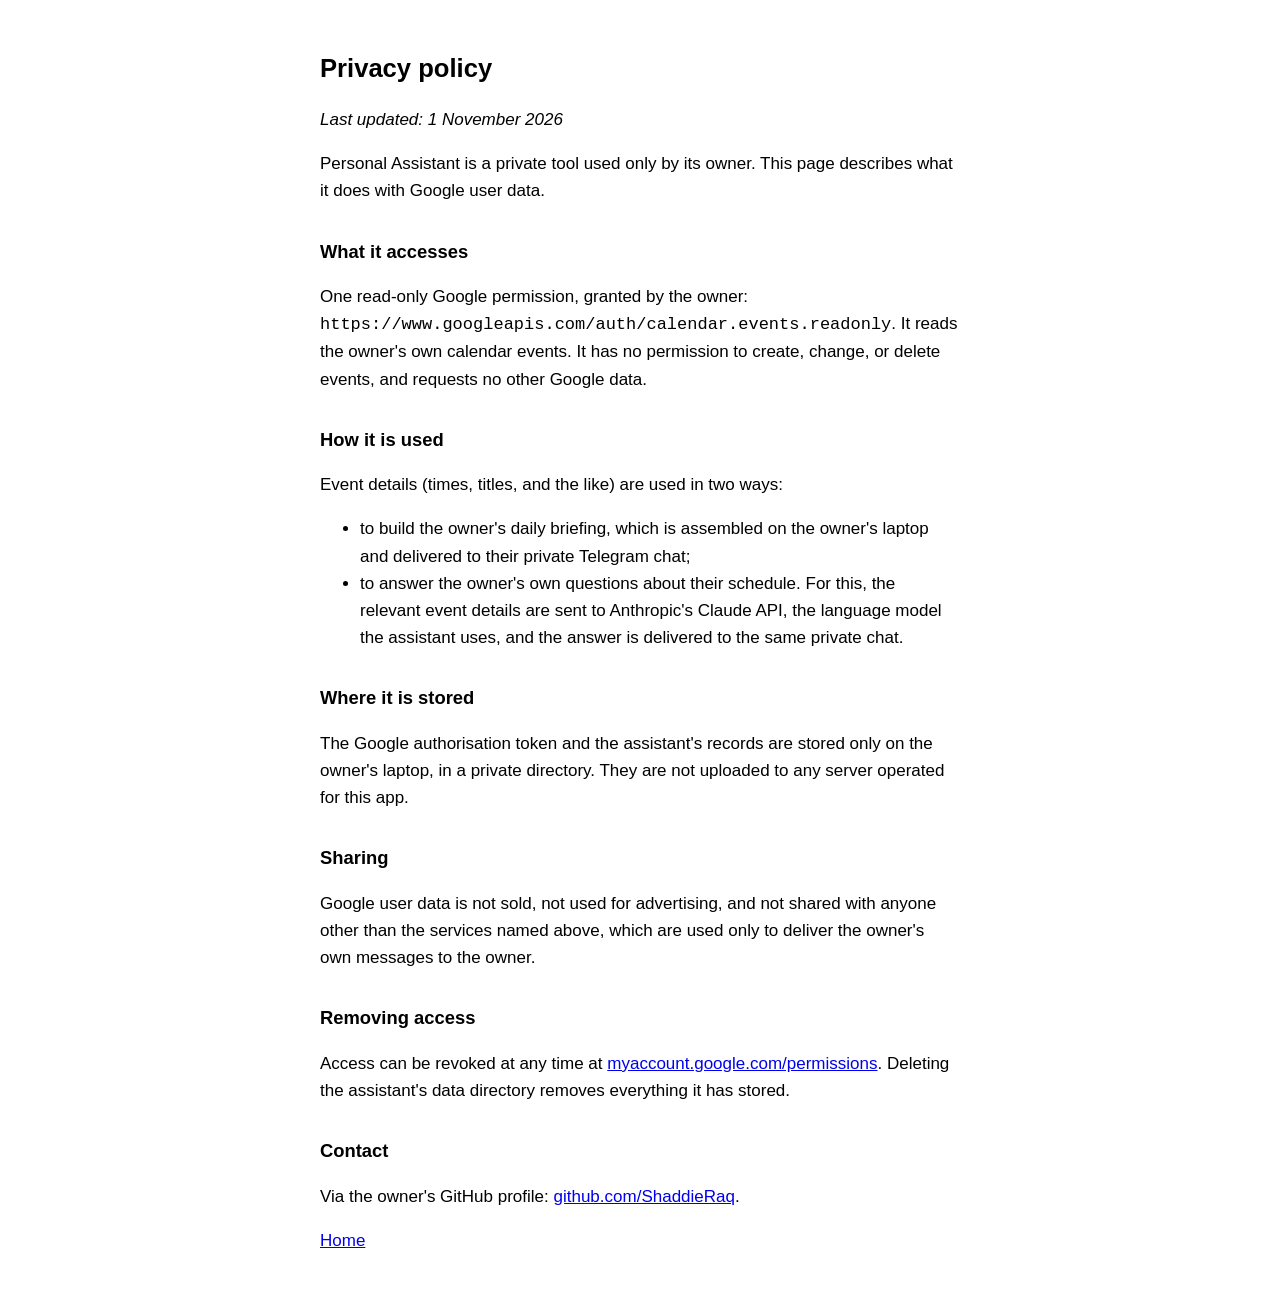
==== privacy.html @ 8cbc662d "Home page and privacy policy for the personal assistant's Google OAuth app" ====
<!doctype html>
<html lang="en">
<head>
<meta charset="utf-8">
<meta name="viewport" content="width=device-width, initial-scale=1">
<title>Privacy Policy</title>
<link rel="stylesheet" href="style.css">
</head>
<body>
<h1>Privacy policy</h1>
<p><em>Last updated: 1 November 2026</em></p>

<p>Personal Assistant is a private tool used only by its owner. This page describes what it
does with Google user data.</p>

<h2>What it accesses</h2>
<p>One read-only Google permission, granted by the owner:
<code>https://www.googleapis.com/auth/calendar.events.readonly</code>. It reads the owner's own
calendar events. It has no permission to create, change, or delete events, and requests no other
Google data.</p>

<h2>How it is used</h2>
<p>Event details (times, titles, and the like) are used in two ways:</p>
<ul>
<li>to build the owner's daily briefing, which is assembled on the owner's laptop and delivered to
their private Telegram chat;</li>
<li>to answer the owner's own questions about their schedule. For this, the relevant event details
are sent to Anthropic's Claude API, the language model the assistant uses, and the answer is
delivered to the same private chat.</li>
</ul>

<h2>Where it is stored</h2>
<p>The Google authorisation token and the assistant's records are stored only on the owner's
laptop, in a private directory. They are not uploaded to any server operated for this app.</p>

<h2>Sharing</h2>
<p>Google user data is not sold, not used for advertising, and not shared with anyone other than
the services named above, which are used only to deliver the owner's own messages to the owner.</p>

<h2>Removing access</h2>
<p>Access can be revoked at any time at
<a href="https://myaccount.google.com/permissions">myaccount.google.com/permissions</a>.
Deleting the assistant's data directory removes everything it has stored.</p>

<h2>Contact</h2>
<p>Via the owner's GitHub profile:
<a href="https://github.com/ShaddieRaq">github.com/ShaddieRaq</a>.</p>

<p><a href="index.html">Home</a></p>
</body>
</html>
---- style.css ----
:root { color-scheme: light dark; }
body { font: 17px/1.6 -apple-system, BlinkMacSystemFont, "Segoe UI", sans-serif;
       max-width: 40rem; margin: 3rem auto; padding: 0 1rem; }
h1 { font-size: 1.6rem; } h2 { font-size: 1.15rem; margin-top: 2rem; }
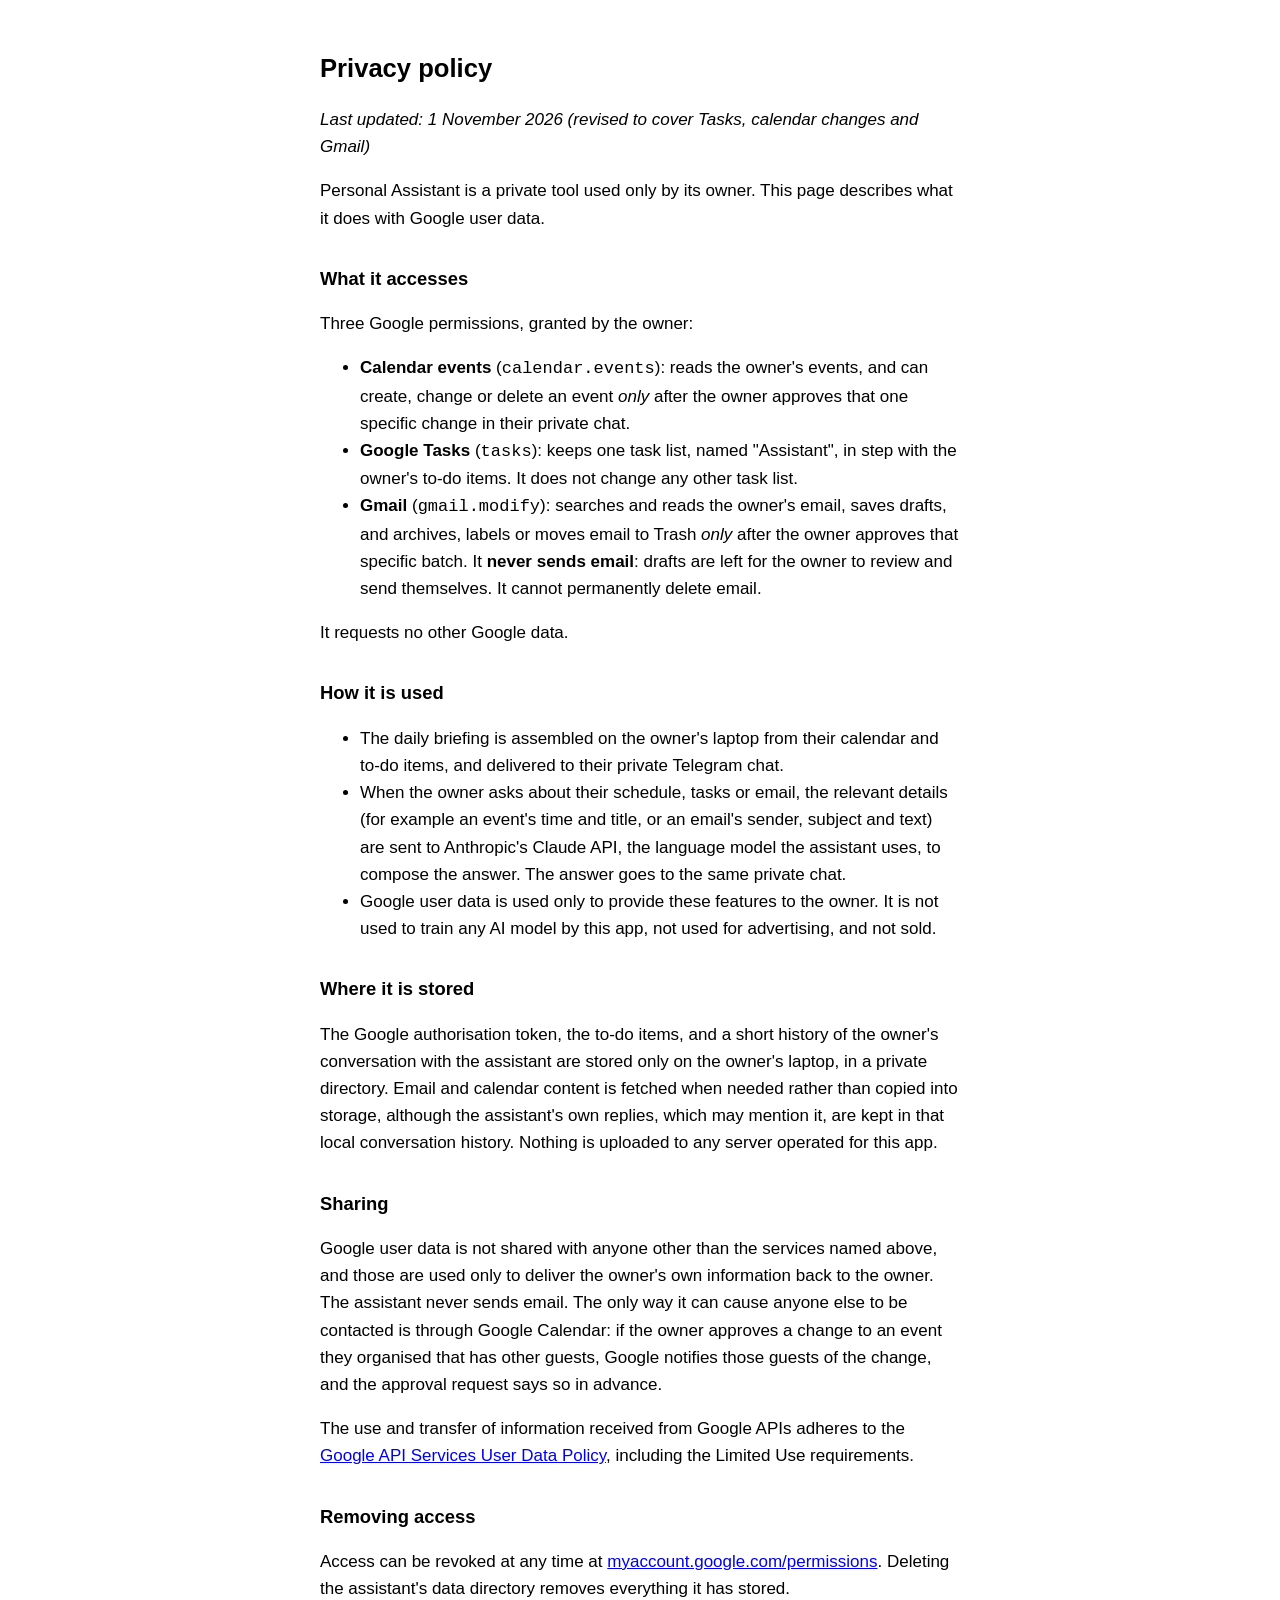
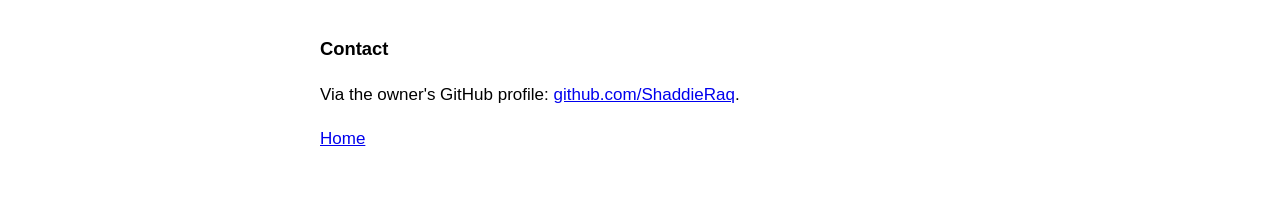
==== commit bcd74f95: "Privacy policy and home page: cover Tasks, calendar changes and Gmail" ====
--- a/privacy.html
+++ b/privacy.html
@@ -8,34 +8,55 @@
 </head>
 <body>
 <h1>Privacy policy</h1>
-<p><em>Last updated: 1 November 2026</em></p>
+<p><em>Last updated: 1 November 2026 (revised to cover Tasks, calendar changes and Gmail)</em></p>
 
 <p>Personal Assistant is a private tool used only by its owner. This page describes what it
 does with Google user data.</p>
 
 <h2>What it accesses</h2>
-<p>One read-only Google permission, granted by the owner:
-<code>https://www.googleapis.com/auth/calendar.events.readonly</code>. It reads the owner's own
-calendar events. It has no permission to create, change, or delete events, and requests no other
-Google data.</p>
+<p>Three Google permissions, granted by the owner:</p>
+<ul>
+<li><strong>Calendar events</strong> (<code>calendar.events</code>): reads the owner's events, and
+can create, change or delete an event <em>only</em> after the owner approves that one specific
+change in their private chat.</li>
+<li><strong>Google Tasks</strong> (<code>tasks</code>): keeps one task list, named "Assistant", in
+step with the owner's to-do items. It does not change any other task list.</li>
+<li><strong>Gmail</strong> (<code>gmail.modify</code>): searches and reads the owner's email,
+saves drafts, and archives, labels or moves email to Trash <em>only</em> after the owner approves
+that specific batch. It <strong>never sends email</strong>: drafts are left for the owner to
+review and send themselves. It cannot permanently delete email.</li>
+</ul>
+<p>It requests no other Google data.</p>
 
 <h2>How it is used</h2>
-<p>Event details (times, titles, and the like) are used in two ways:</p>
 <ul>
-<li>to build the owner's daily briefing, which is assembled on the owner's laptop and delivered to
-their private Telegram chat;</li>
-<li>to answer the owner's own questions about their schedule. For this, the relevant event details
-are sent to Anthropic's Claude API, the language model the assistant uses, and the answer is
-delivered to the same private chat.</li>
+<li>The daily briefing is assembled on the owner's laptop from their calendar and to-do items, and
+delivered to their private Telegram chat.</li>
+<li>When the owner asks about their schedule, tasks or email, the relevant details (for example an
+event's time and title, or an email's sender, subject and text) are sent to Anthropic's Claude
+API, the language model the assistant uses, to compose the answer. The answer goes to the same
+private chat.</li>
+<li>Google user data is used only to provide these features to the owner. It is not used to train
+any AI model by this app, not used for advertising, and not sold.</li>
 </ul>
 
 <h2>Where it is stored</h2>
-<p>The Google authorisation token and the assistant's records are stored only on the owner's
-laptop, in a private directory. They are not uploaded to any server operated for this app.</p>
+<p>The Google authorisation token, the to-do items, and a short history of the owner's
+conversation with the assistant are stored only on the owner's laptop, in a private directory.
+Email and calendar content is fetched when needed rather than copied into storage, although the
+assistant's own replies, which may mention it, are kept in that local conversation history. Nothing
+is uploaded to any server operated for this app.</p>
 
 <h2>Sharing</h2>
-<p>Google user data is not sold, not used for advertising, and not shared with anyone other than
-the services named above, which are used only to deliver the owner's own messages to the owner.</p>
+<p>Google user data is not shared with anyone other than the services named above, and those are
+used only to deliver the owner's own information back to the owner. The assistant never sends
+email. The only way it can cause anyone else to be contacted is through Google Calendar: if the
+owner approves a change to an event they organised that has other guests, Google notifies those
+guests of the change, and the approval request says so in advance.</p>
+
+<p>The use and transfer of information received from Google APIs adheres to the
+<a href="https://developers.google.com/terms/api-services-user-data-policy">Google API Services
+User Data Policy</a>, including the Limited Use requirements.</p>
 
 <h2>Removing access</h2>
 <p>Access can be revoked at any time at
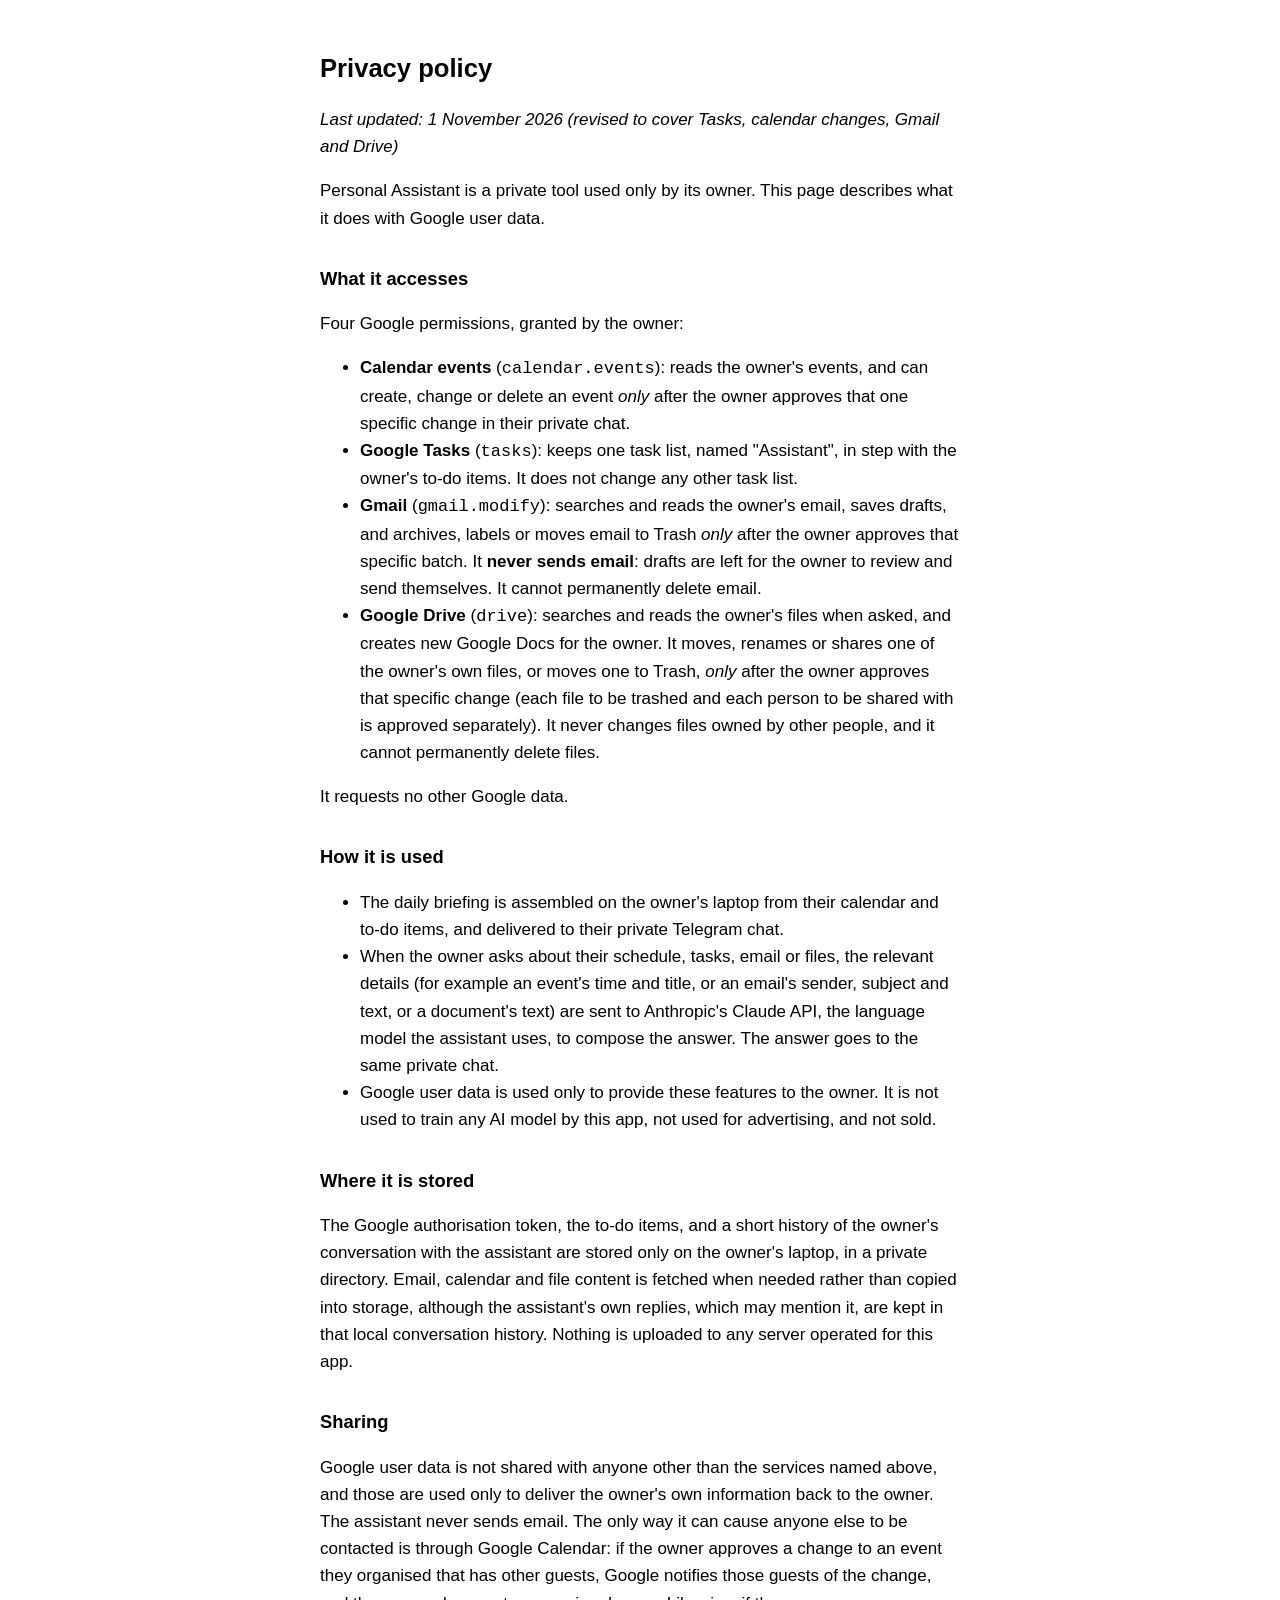
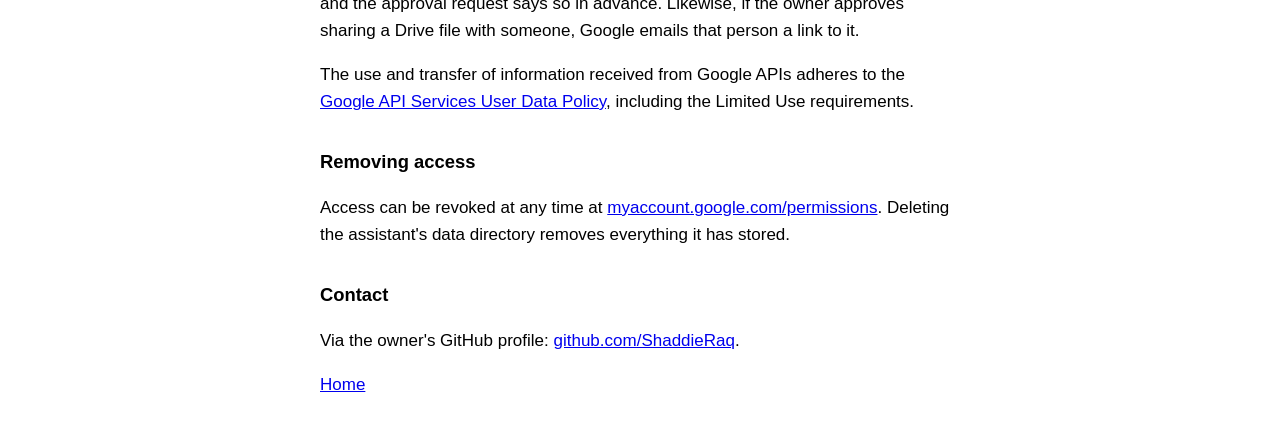
==== commit 6b87be44: "Privacy policy: cover Google Drive" ====
--- a/privacy.html
+++ b/privacy.html
@@ -8,13 +8,13 @@
 </head>
 <body>
 <h1>Privacy policy</h1>
-<p><em>Last updated: 1 November 2026 (revised to cover Tasks, calendar changes and Gmail)</em></p>
+<p><em>Last updated: 1 November 2026 (revised to cover Tasks, calendar changes, Gmail and Drive)</em></p>
 
 <p>Personal Assistant is a private tool used only by its owner. This page describes what it
 does with Google user data.</p>
 
 <h2>What it accesses</h2>
-<p>Three Google permissions, granted by the owner:</p>
+<p>Four Google permissions, granted by the owner:</p>
 <ul>
 <li><strong>Calendar events</strong> (<code>calendar.events</code>): reads the owner's events, and
 can create, change or delete an event <em>only</em> after the owner approves that one specific
@@ -25,6 +25,11 @@
 saves drafts, and archives, labels or moves email to Trash <em>only</em> after the owner approves
 that specific batch. It <strong>never sends email</strong>: drafts are left for the owner to
 review and send themselves. It cannot permanently delete email.</li>
+<li><strong>Google Drive</strong> (<code>drive</code>): searches and reads the owner's files when
+asked, and creates new Google Docs for the owner. It moves, renames or shares one of the owner's
+own files, or moves one to Trash, <em>only</em> after the owner approves that specific change
+(each file to be trashed and each person to be shared with is approved separately). It never
+changes files owned by other people, and it cannot permanently delete files.</li>
 </ul>
 <p>It requests no other Google data.</p>
 
@@ -32,8 +37,8 @@
 <ul>
 <li>The daily briefing is assembled on the owner's laptop from their calendar and to-do items, and
 delivered to their private Telegram chat.</li>
-<li>When the owner asks about their schedule, tasks or email, the relevant details (for example an
-event's time and title, or an email's sender, subject and text) are sent to Anthropic's Claude
+<li>When the owner asks about their schedule, tasks, email or files, the relevant details (for example an
+event's time and title, or an email's sender, subject and text, or a document's text) are sent to Anthropic's Claude
 API, the language model the assistant uses, to compose the answer. The answer goes to the same
 private chat.</li>
 <li>Google user data is used only to provide these features to the owner. It is not used to train
@@ -43,7 +48,7 @@
 <h2>Where it is stored</h2>
 <p>The Google authorisation token, the to-do items, and a short history of the owner's
 conversation with the assistant are stored only on the owner's laptop, in a private directory.
-Email and calendar content is fetched when needed rather than copied into storage, although the
+Email, calendar and file content is fetched when needed rather than copied into storage, although the
 assistant's own replies, which may mention it, are kept in that local conversation history. Nothing
 is uploaded to any server operated for this app.</p>
 
@@ -52,7 +57,8 @@
 used only to deliver the owner's own information back to the owner. The assistant never sends
 email. The only way it can cause anyone else to be contacted is through Google Calendar: if the
 owner approves a change to an event they organised that has other guests, Google notifies those
-guests of the change, and the approval request says so in advance.</p>
+guests of the change, and the approval request says so in advance. Likewise, if the owner
+approves sharing a Drive file with someone, Google emails that person a link to it.</p>
 
 <p>The use and transfer of information received from Google APIs adheres to the
 <a href="https://developers.google.com/terms/api-services-user-data-policy">Google API Services
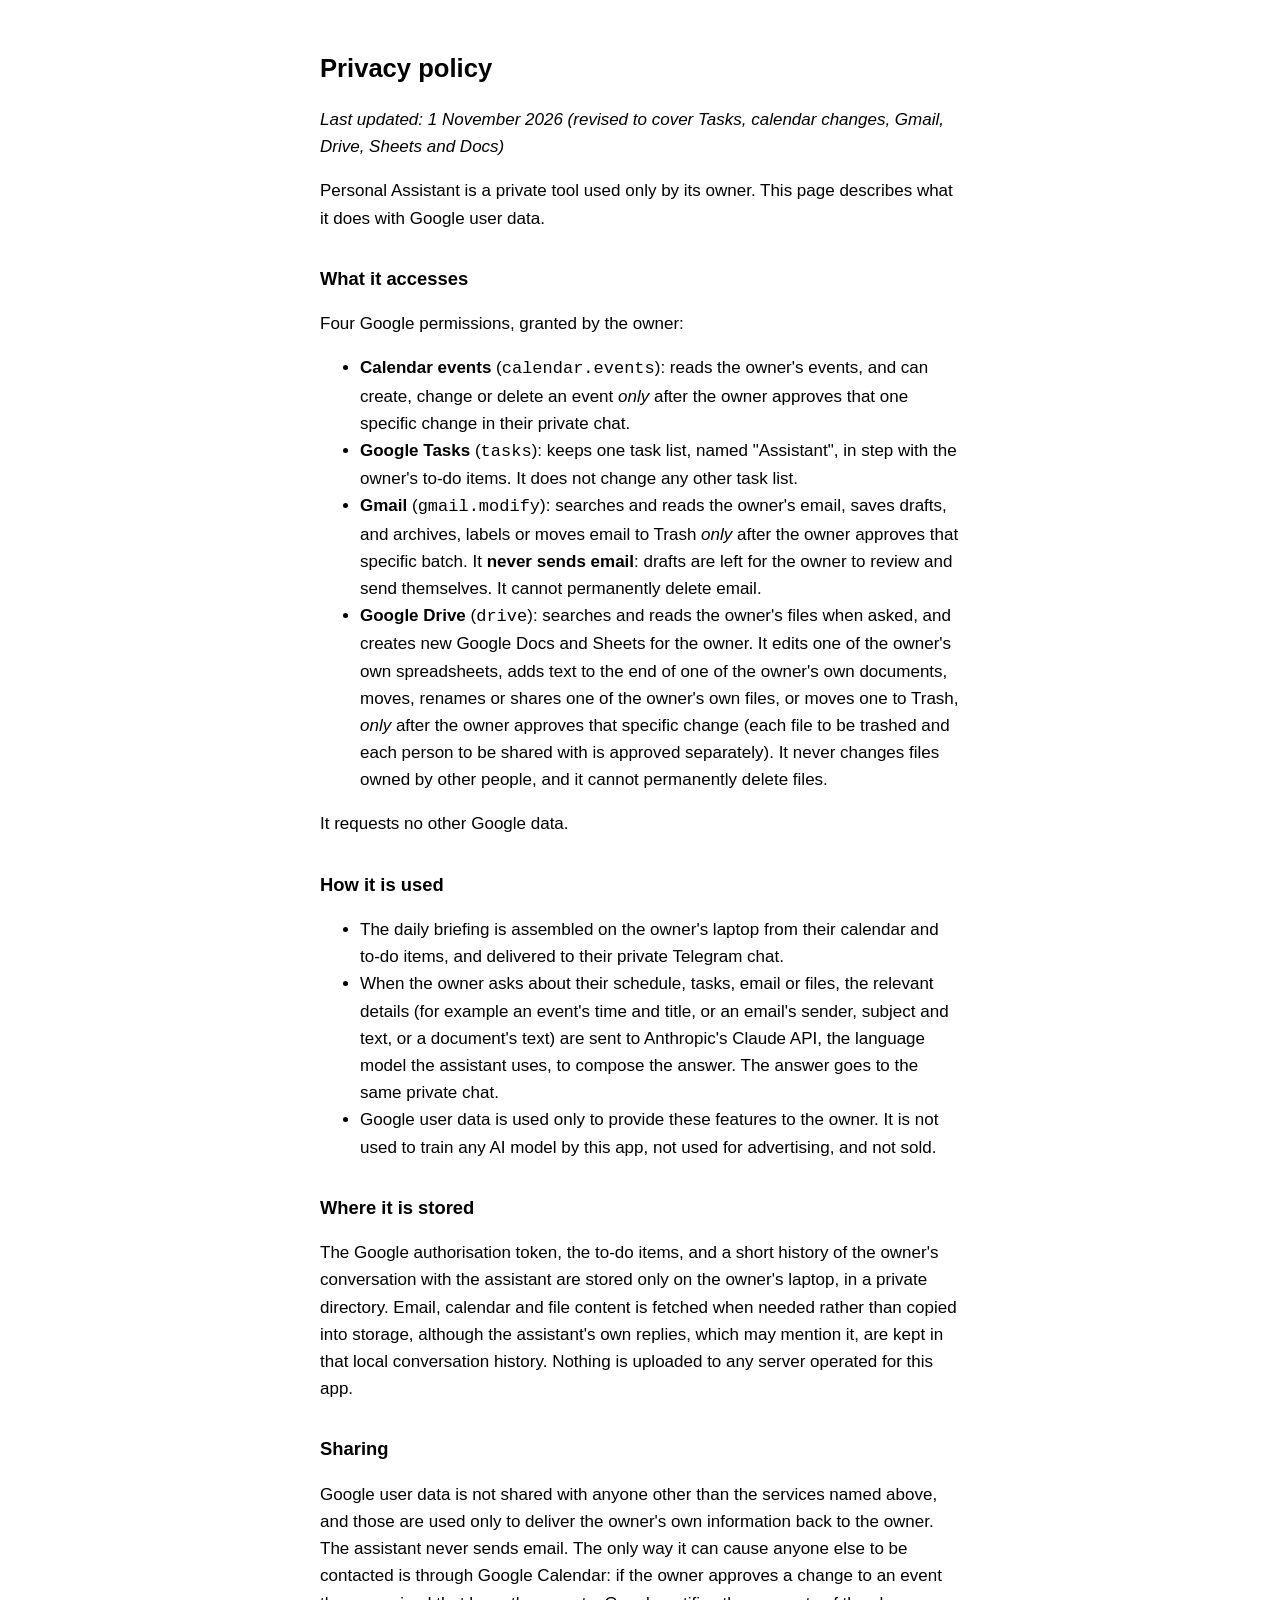
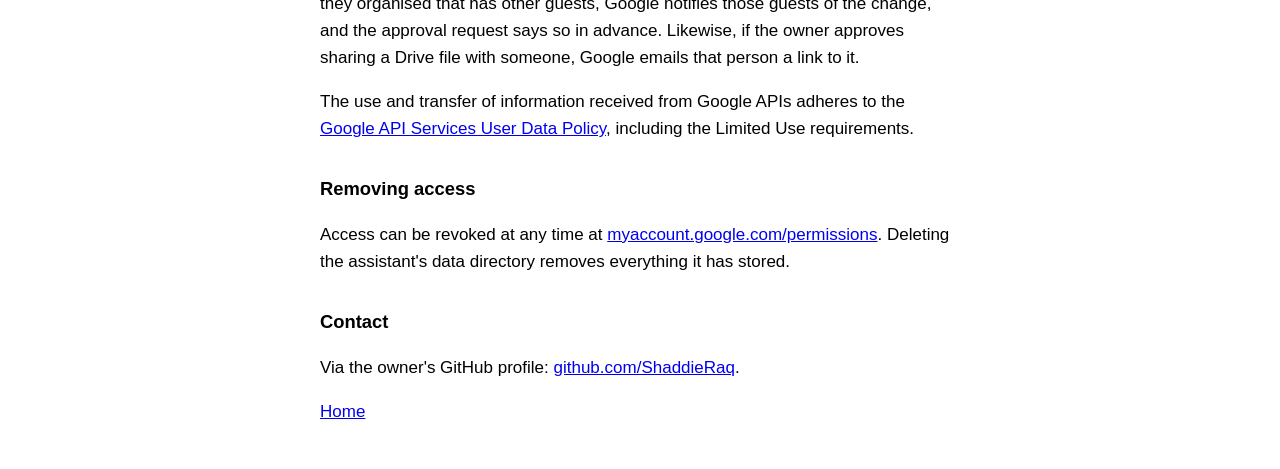
==== commit 38033f35: "Privacy policy: cover Sheets and Docs editing" ====
--- a/privacy.html
+++ b/privacy.html
@@ -8,7 +8,7 @@
 </head>
 <body>
 <h1>Privacy policy</h1>
-<p><em>Last updated: 1 November 2026 (revised to cover Tasks, calendar changes, Gmail and Drive)</em></p>
+<p><em>Last updated: 1 November 2026 (revised to cover Tasks, calendar changes, Gmail, Drive, Sheets and Docs)</em></p>
 
 <p>Personal Assistant is a private tool used only by its owner. This page describes what it
 does with Google user data.</p>
@@ -26,8 +26,10 @@
 that specific batch. It <strong>never sends email</strong>: drafts are left for the owner to
 review and send themselves. It cannot permanently delete email.</li>
 <li><strong>Google Drive</strong> (<code>drive</code>): searches and reads the owner's files when
-asked, and creates new Google Docs for the owner. It moves, renames or shares one of the owner's
-own files, or moves one to Trash, <em>only</em> after the owner approves that specific change
+asked, and creates new Google Docs and Sheets for the owner. It edits one of the owner's own
+spreadsheets, adds text to the end of one of the owner's own documents, moves, renames or shares
+one of the owner's own files, or moves one to Trash, <em>only</em> after the owner approves that
+specific change
 (each file to be trashed and each person to be shared with is approved separately). It never
 changes files owned by other people, and it cannot permanently delete files.</li>
 </ul>
